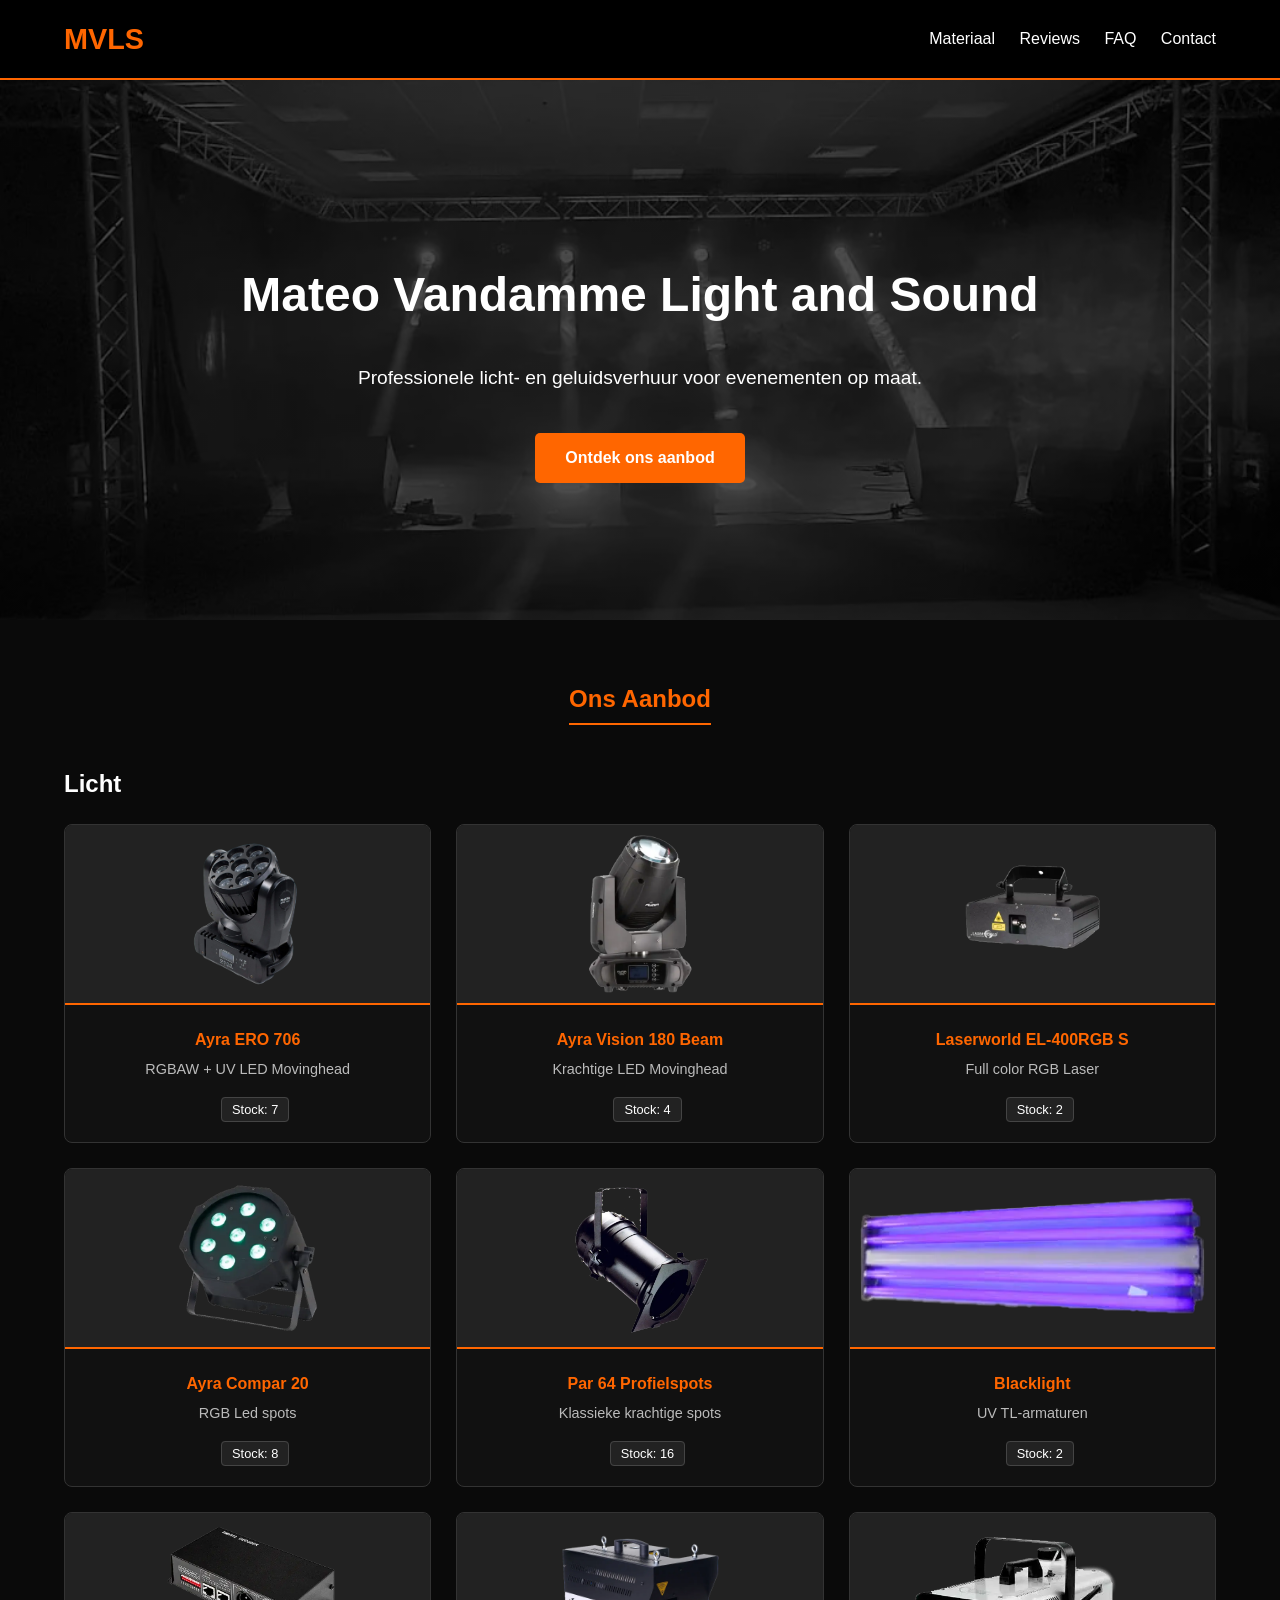
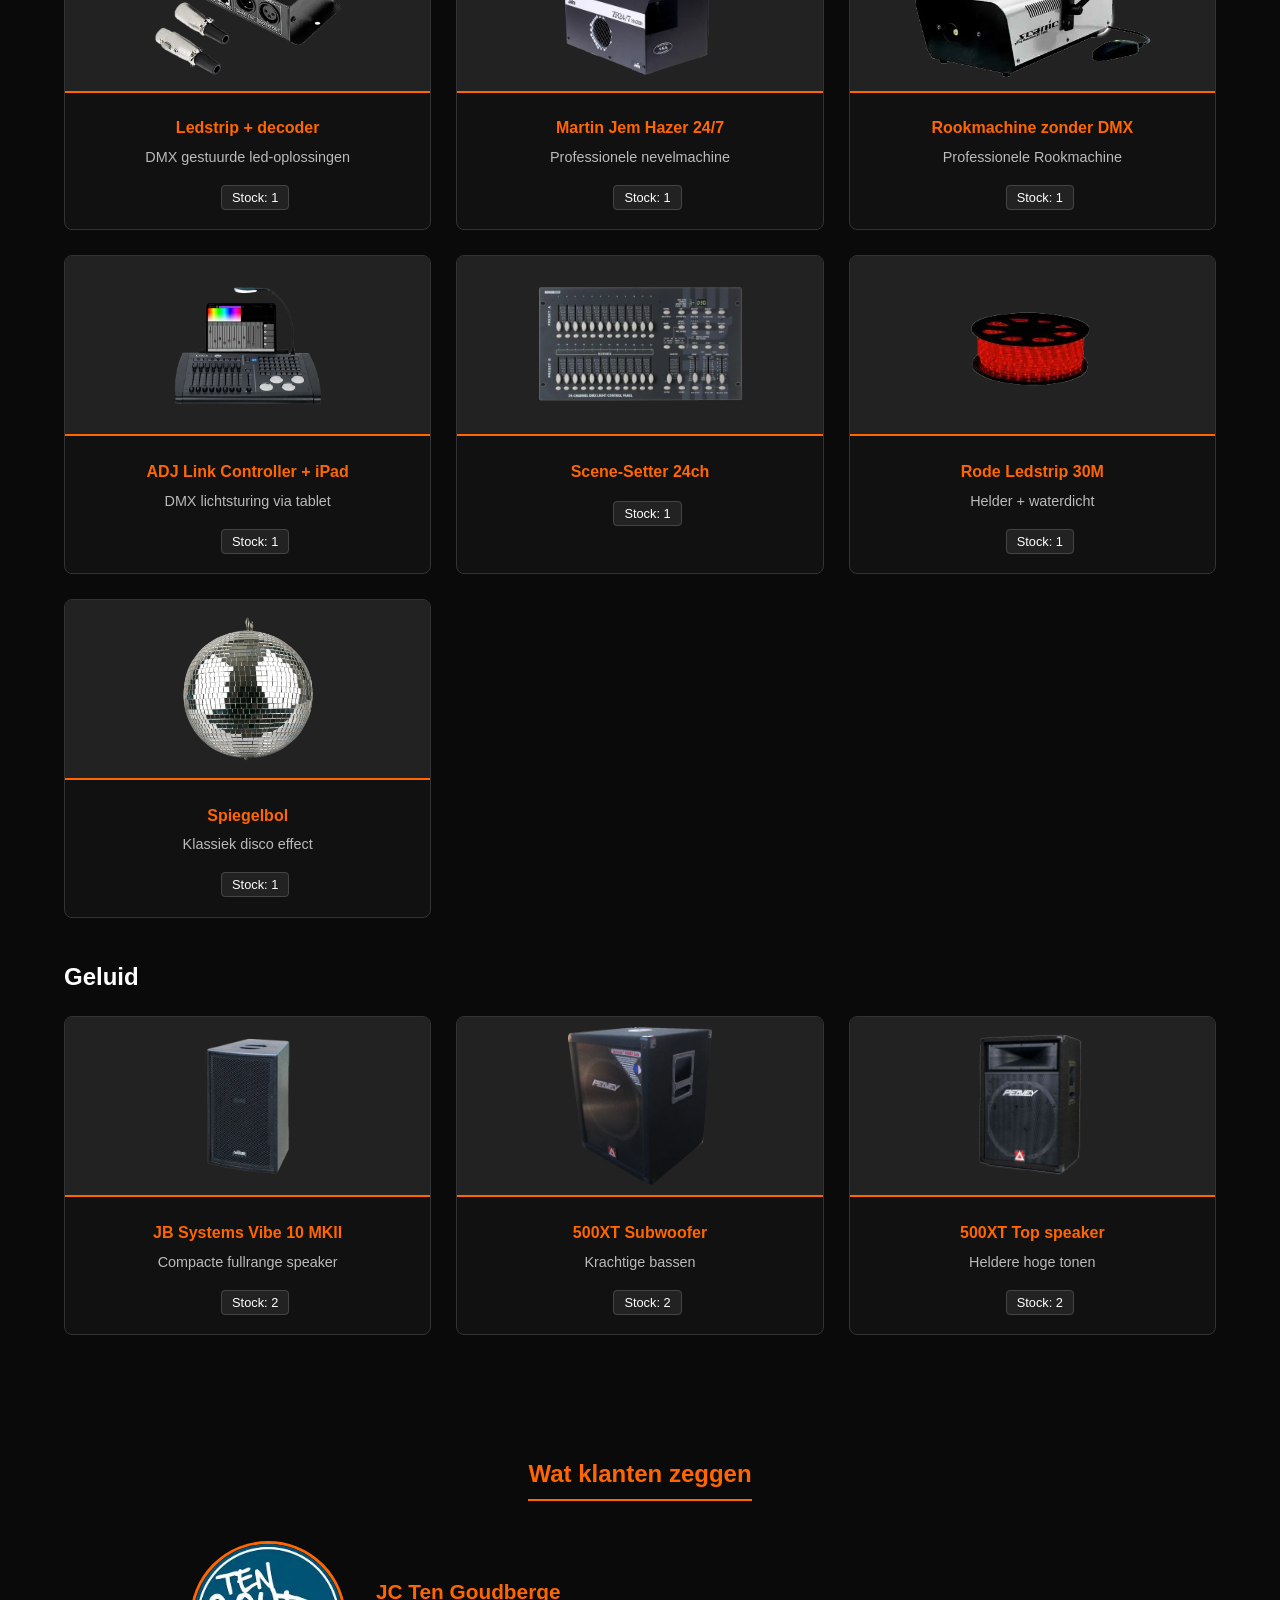
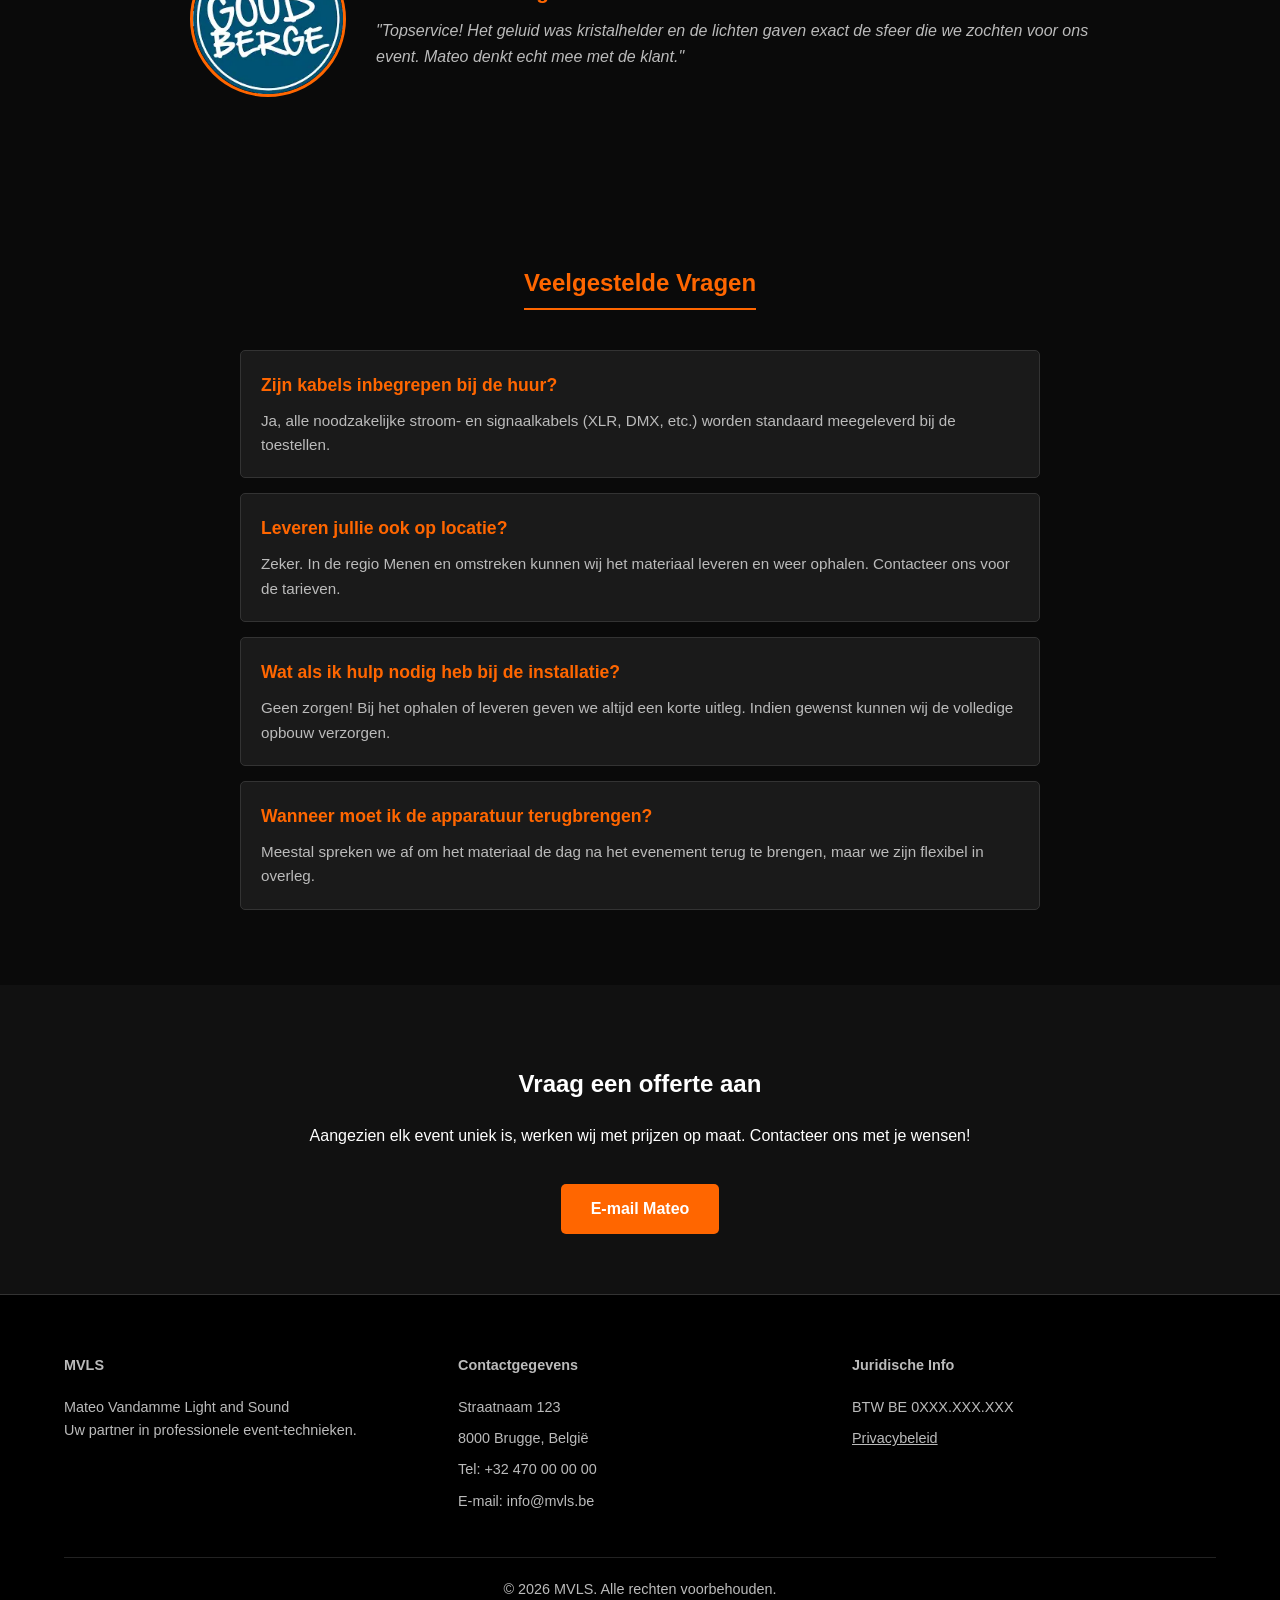
==== index.html @ 5bc585c7 "Add files via upload" ====
<!DOCTYPE html>
<html lang="nl">

<head>
    <meta charset="UTF-8">
    <meta name="viewport" content="width=device-width, initial-scale=1.0">
    <meta name="description"
        content="MVLS - Mateo Vandamme Light and Sound biedt professionele licht- en geluidsverhuur voor evenementen.">
    <meta name="author" content="Depoortere Lucas">
    <title>MVLS | Mateo Vandamme Light and Sound</title>
    <link rel="stylesheet" href="style.css">
</head>

<body>

    <header>
        <a href="#" class="logo">MVLS</a>
        <nav>
            <a href="#materiaal">Materiaal</a>
            <a href="#reviews">Reviews</a>
            <a href="#faq">FAQ</a>
            <a href="#contact">Contact</a>
        </nav>
    </header>

    <section class="hero">
        <h1>Mateo Vandamme Light and Sound</h1>
        <p>Professionele licht- en geluidsverhuur voor evenementen op maat.</p>
        <a href="#materiaal" class="btn-cta">Ontdek ons aanbod</a>
    </section>

    <section id="materiaal">
        <h1 class="section-title">Ons Aanbod</h1>

        <div class="category">
            <h2>Licht</h2>
            <div class="grid">
                <div class="card">
                    <img src="images/Ayra ERO 706.webp" alt="Ayra ERO 706">
                    <h4>Ayra ERO 706</h4>
                    <p>RGBAW + UV LED Movinghead</p>
                    <span>Stock: 7</span>
                </div>
                <div class="card">
                    <img src="images/Ayra Vision 180 Beam.webp" alt="Ayra Vision 180">
                    <h4>Ayra Vision 180 Beam</h4>
                    <p>Krachtige LED Movinghead</p>
                    <span>Stock: 4</span>
                </div>
                <div class="card">
                    <img src="images/Laserworld_EL-400RGBS.webp" alt="Laserworld EL-400RGB">
                    <h4>Laserworld EL-400RGB S</h4>
                    <p>Full color RGB Laser</p>
                    <span>Stock: 2</span>
                </div>
                <div class="card">
                    <img src="images/ayra compar 20.webp" alt="Ayra Compar 20">
                    <h4>Ayra Compar 20</h4>
                    <p>RGB Led spots</p>
                    <span>Stock: 8</span>
                </div>
                <div class="card">
                    <img src="images/PAR64.webp" alt="Par 64">
                    <h4>Par 64 Profielspots</h4>
                    <p>Klassieke krachtige spots</p>
                    <span>Stock: 16</span>
                </div>
                <div class="card">
                    <img src="images/Blacklight.webp" alt="Blacklight">
                    <h4>Blacklight</h4>
                    <p>UV TL-armaturen</p>
                    <span>Stock: 2</span>
                </div>
                <div class="card">
                    <img src="images/DMX Decoder.webp" alt="DMX Decoder">
                    <h4>Ledstrip + decoder</h4>
                    <p>DMX gestuurde led-oplossingen</p>
                    <span>Stock: 1</span>
                </div>
                <div class="card">
                    <img src="images/Martin Jem 2477.webp" alt="Martin Jem 24/7">
                    <h4>Martin Jem Hazer 24/7</h4>
                    <p>Professionele nevelmachine</p>
                    <span>Stock: 1</span>
                </div>
                <div class="card">
                    <img src="images/ZF-1000.webp" alt="ZF-1000">
                    <h4>Rookmachine zonder DMX</h4>
                    <p>Professionele Rookmachine</p>
                    <span>Stock: 1</span>
                </div>
                <div class="card">
                    <img src="images/ADJ_Link_Controller.webp" alt="ADJ Link Controller">
                    <h4>ADJ Link Controller + iPad</h4>
                    <p>DMX lichtsturing via tablet</p>
                    <span>Stock: 1</span>
                </div>
                <div class="card">
                    <img src="images/vdpc146_front.webp" alt="Scene-Setter 24ch">
                    <h4>Scene-Setter 24ch</h4>
                    <p></p>
                    <span>Stock: 1</span>
                </div>
                <div class="card">
                    <img src="images/TubeLight.webp" alt="Tube Light">
                    <h4>Rode Ledstrip 30M</h4>
                    <p>Helder + waterdicht</p>
                    <span>Stock: 1</span>
                </div>
                <div class="card">
                    <img src="images/spiegelbol.webp" alt="spiegelbol">
                    <h4>Spiegelbol</h4>
                    <p>Klassiek disco effect</p>
                    <span>Stock: 1</span>
                </div>
            </div>
        </div>

        <div class="category" style="margin-top: 40px;">
            <h2>Geluid</h2>
            <div class="grid">
                <div class="card">
                    <img src="images/vibe-10-mkII.webp" alt="JB Systems Vibe 10 MKII">
                    <h4>JB Systems Vibe 10 MKII</h4>
                    <p>Compacte fullrange speaker</p>
                    <span>Stock: 2</span>
                </div>
                <div class="card">
                    <img src="images/500XT_SUB.webp" alt="500XT Subwoofer">
                    <h4>500XT Subwoofer</h4>
                    <p>Krachtige bassen</p>
                    <span>Stock: 2</span>
                </div>
                <div class="card">
                    <img src="images/500XT_TOP.webp" alt="500XT Top speaker">
                    <h4>500XT Top speaker</h4>
                    <p>Heldere hoge tonen</p>
                    <span>Stock: 2</span>
                </div>
            </div>
        </div>
    </section>

    <section id="reviews">
        <h1 class="section-title">Wat klanten zeggen</h1>
        <div class="review-container">
            <div class="review-image">
                <img src="images/JCTG.webp" alt="JCTG">
            </div>
            <div class="review-text">
                <h4>JC Ten Goudberge</h4>
                <p>"Topservice! Het geluid was kristalhelder en de lichten gaven exact de sfeer die we zochten voor ons
                    event. Mateo denkt echt mee met de klant."</p>
            </div>
        </div>
    </section>

    <section id="faq">
        <h1 class="section-title">Veelgestelde Vragen</h1>
        <div class="faq-container">
            <div class="faq-item">
                <h4>Zijn kabels inbegrepen bij de huur?</h4>
                <p>Ja, alle noodzakelijke stroom- en signaalkabels (XLR, DMX, etc.) worden standaard meegeleverd bij de
                    toestellen.</p>
            </div>
            <div class="faq-item">
                <h4>Leveren jullie ook op locatie?</h4>
                <p>Zeker. In de regio Menen en omstreken kunnen wij het materiaal leveren en weer ophalen. Contacteer
                    ons voor de tarieven.</p>
            </div>
            <div class="faq-item">
                <h4>Wat als ik hulp nodig heb bij de installatie?</h4>
                <p>Geen zorgen! Bij het ophalen of leveren geven we altijd een korte uitleg. Indien gewenst kunnen wij
                    de volledige opbouw verzorgen.</p>
            </div>
            <div class="faq-item">
                <h4>Wanneer moet ik de apparatuur terugbrengen?</h4>
                <p>Meestal spreken we af om het materiaal de dag na het evenement terug te brengen, maar we zijn
                    flexibel in overleg.</p>
            </div>
        </div>
    </section>

    <section id="contact" style="background-color: #111; text-align: center;">
        <h2>Vraag een offerte aan</h2>
        <p>Aangezien elk event uniek is, werken wij met prijzen op maat. Contacteer ons met je wensen!</p>
        <a href="mailto:info@mvls.be" class="btn-cta">E-mail Mateo</a>
    </section>

    <footer>
        <div class="footer-grid">
            <div>
                <h4>MVLS</h4>
                <p>Mateo Vandamme Light and Sound<br>
                    Uw partner in professionele event-technieken.</p>
            </div>
            <div>
                <h4>Contactgegevens</h4>
                <ul>
                    <li>Straatnaam 123</li>
                    <li>8000 Brugge, België</li>
                    <li>Tel: +32 470 00 00 00</li>
                    <li>E-mail: info@mvls.be</li>
                </ul>
            </div>
            <div>
                <h4>Juridische Info</h4>
                <ul>
                    <li>BTW BE 0XXX.XXX.XXX</li>
                    <li><a href="#" style="color: #bbb;">Privacybeleid</a></li>
                </ul>
            </div>
        </div>
        <div class="footer-bottom">
            &copy; 2026 MVLS. Alle rechten voorbehouden.
        </div>
    </footer>

</body>

</html>
---- style.css ----
/* Kleurenpalet & Basis */
:root {
    --primary-orange: #ff6600;
    --deep-black: #0a0a0a;
    --light-grey: #f4f4f4;
    --text-white: #ffffff;
}

body {
    font-family: 'Segoe UI', Tahoma, Geneva, Verdana, sans-serif;
    margin: 0;
    background-color: var(--deep-black);
    color: var(--text-white);
    line-height: 1.6;
}

/* Navigatie */
header {
    background-color: #000;
    padding: 1rem 5%;
    display: flex;
    justify-content: space-between;
    align-items: center;
    border-bottom: 2px solid var(--primary-orange);
    position: sticky;
    top: 0;
    z-index: 1000;
}

.logo {
    font-size: 1.8rem;
    font-weight: bold;
    color: var(--primary-orange);
    text-decoration: none;
}

nav a {
    color: var(--text-white);
    text-decoration: none;
    margin-left: 20px;
    font-weight: 500;
    transition: color 0.3s;
}

nav a:hover {
    color: var(--primary-orange);
}

/* Hero Sectie */
.hero {
    height: 60vh;
    display: flex;
    flex-direction: column;
    justify-content: center;
    align-items: center;
    text-align: center;
    background: linear-gradient(rgba(0, 0, 0, 0.7), rgba(0, 0, 0, 0.7)), url('images/JCGrooves.webp') no-repeat center/cover;
    padding: 0 20px;
}

.hero h1 {
    font-size: 3rem;
    margin-bottom: 10px;
}

.hero p {
    font-size: 1.2rem;
    max-width: 600px;
}

.btn-cta {
    background-color: var(--primary-orange);
    color: white;
    padding: 12px 30px;
    text-decoration: none;
    border-radius: 5px;
    font-weight: bold;
    margin-top: 20px;
    transition: transform 0.2s;
    display: inline-block;
}

.btn-cta:hover {
    transform: scale(1.05);
}

/* Algemene Sectie Styles */
section {
    padding: 60px 5%;
}

.section-title {
    color: var(--primary-orange);
    display: block;
    /* Maak er een blok van over de volle breedte */
    width: fit-content;
    /* Zorg dat het kader (en de streep) stopt na de tekst */
    margin: 0 auto 40px auto;
    /* De 'auto' op links en rechts duwt de titel naar het midden */
    text-align: center;
    border-bottom: 2px solid var(--primary-orange);
    padding-bottom: 5px;
}

.category h1 {
    text-align: center;
    /* Centreert 'Licht' en 'Geluid' titels */
    margin-bottom: 30px;
}

/* Materiaal Grid & Cards */
.grid {
    display: grid;
    grid-template-columns: repeat(auto-fit, minmax(280px, 1fr));
    gap: 25px;
    margin-top: 20px;
}

.card {
    background: #111;
    border: 1px solid #333;
    border-radius: 8px;
    overflow: hidden;
    padding-bottom: 20px;
    text-align: center;
    transition: transform 0.3s, border-color 0.3s;
}

.card:hover {
    transform: translateY(-5px);
    border-color: var(--primary-orange);
}

.card img {
    width: 100%;
    height: 180px;
    object-fit: contain;
    padding: 10px;
    box-sizing: border-box;
    border-bottom: 2px solid var(--primary-orange);
    background-color: #222;
}

.card h4 {
    margin: 15px 15px 5px;
    color: var(--primary-orange);
}

.card p {
    margin: 0 15px 15px;
    font-size: 0.9rem;
    color: #bbb;
}

.card span {
    margin-left: 15px;
    font-size: 0.8rem;
    background: #222;
    padding: 4px 10px;
    border-radius: 4px;
    border: 1px solid #444;
}

/* Reviews Sectie */
#reviews {
    background-color: var(--deep-black);
}

.review-container {
    display: flex;
    align-items: center;
    max-width: 900px;
    margin: 0 auto 40px auto;
    gap: 30px;
}

.review-container.reverse {
    flex-direction: row-reverse;
}

.review-image {
    flex: 0 0 150px;
}

.review-image img {
    width: 150px;
    height: 150px;
    border-radius: 50%;
    object-fit: cover;
    border: 3px solid var(--primary-orange);
}

.review-text {
    flex: 1;
}

.review-text h4 {
    color: var(--primary-orange);
    margin: 0 0 10px 0;
    font-size: 1.3rem;
}

.review-text p {
    font-style: italic;
    color: #bbb;
    margin: 0;
}

/* FAQ Sectie */
.faq-container {
    max-width: 800px;
    margin: 0 auto;
}

.faq-item {
    background: #1a1a1a;
    border: 1px solid #333;
    padding: 20px;
    margin-bottom: 15px;
    border-radius: 5px;
    transition: border-color 0.3s;
}

.faq-item:hover {
    border-color: var(--primary-orange);
}

.faq-item h4 {
    color: var(--primary-orange);
    margin: 0 0 10px 0;
    font-size: 1.1rem;
}

.faq-item p {
    margin: 0;
    color: #bbb;
    font-size: 0.95rem;
}

/* Footer */
footer {
    background-color: #000;
    padding: 40px 5% 20px;
    border-top: 1px solid #333;
    font-size: 0.9rem;
    color: #bbb;
}

.footer-grid {
    display: grid;
    grid-template-columns: repeat(auto-fit, minmax(200px, 1fr));
    gap: 30px;
    margin-bottom: 30px;
}

.footer-bottom {
    text-align: center;
    border-top: 1px solid #222;
    padding-top: 20px;
}

.footer h4 {
    color: var(--primary-orange);
    margin-bottom: 15px;
}

ul {
    list-style: none;
    padding: 0;
}

li {
    margin-bottom: 8px;
}

/* Mobiele Responsiviteit */
@media (max-width: 600px) {

    .review-container,
    .review-container.reverse {
        flex-direction: column;
        text-align: center;
    }

    .review-image {
        margin-bottom: 15px;
    }
}
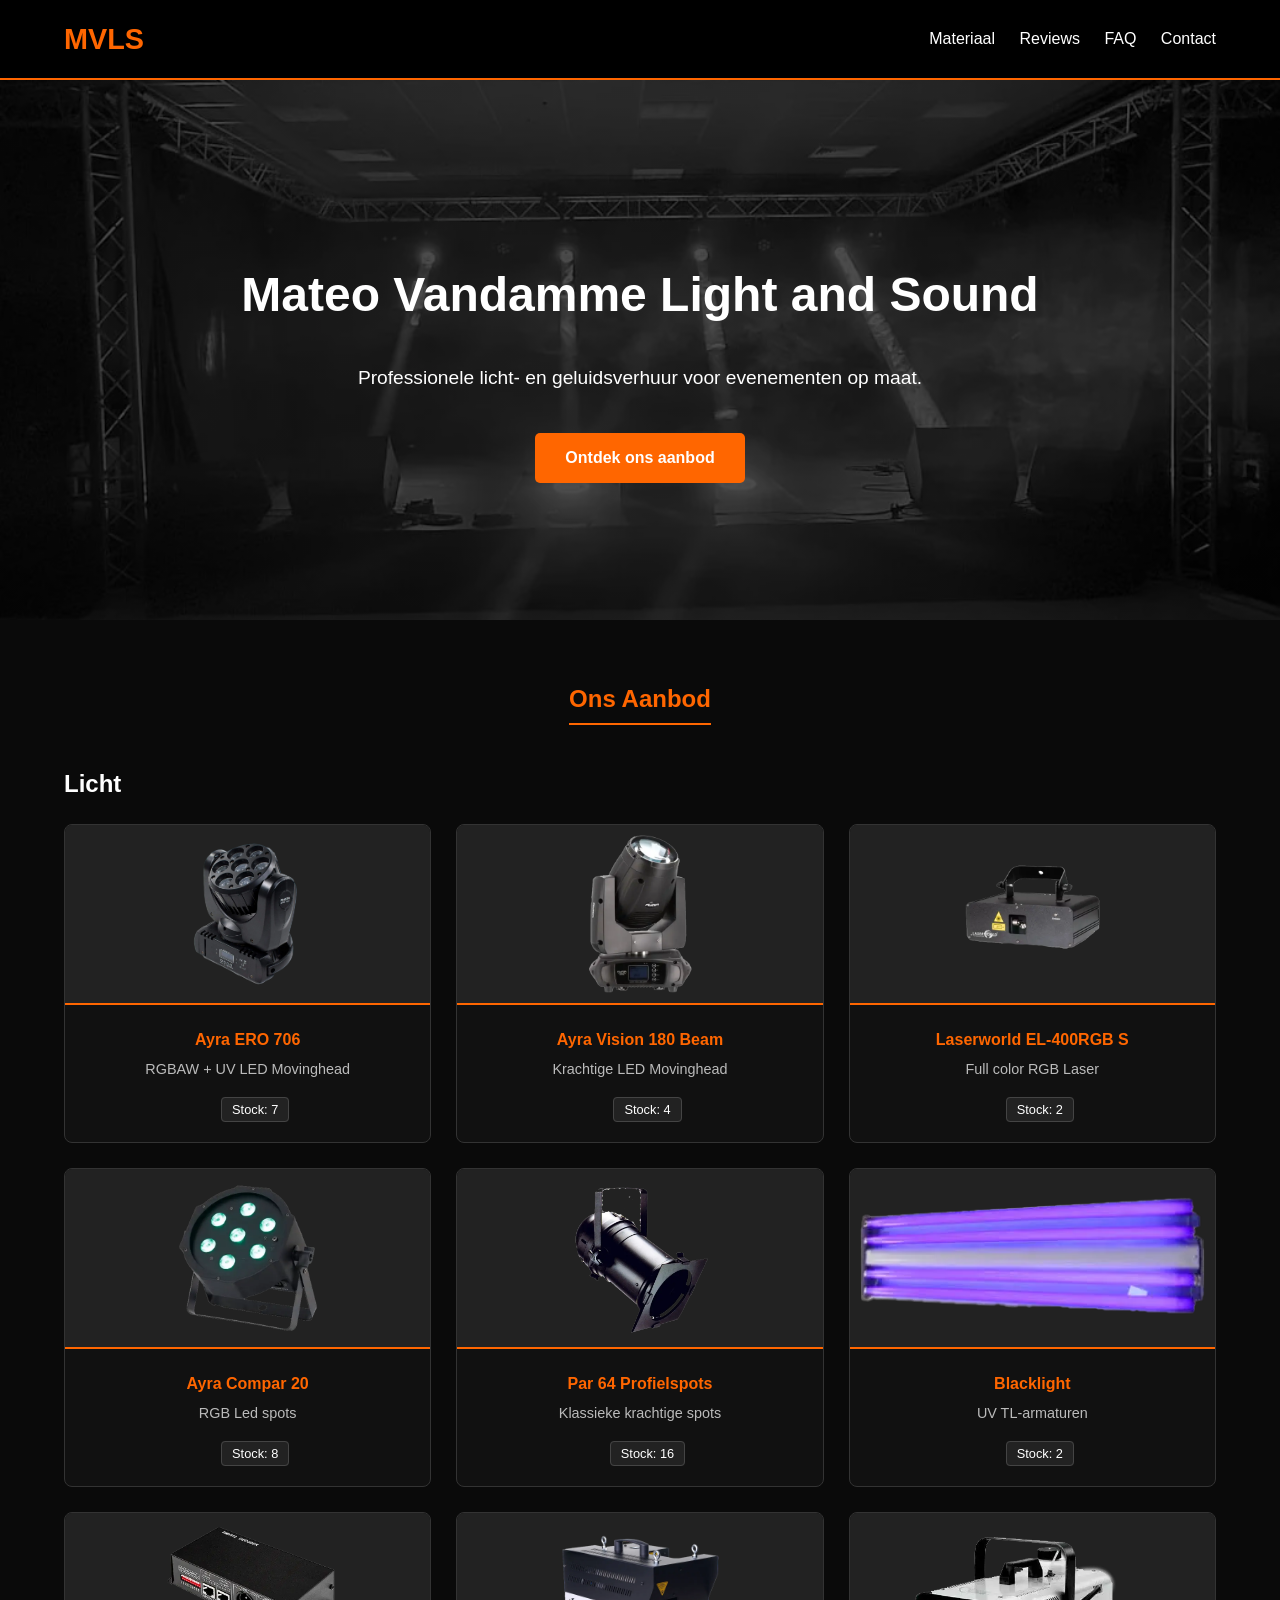
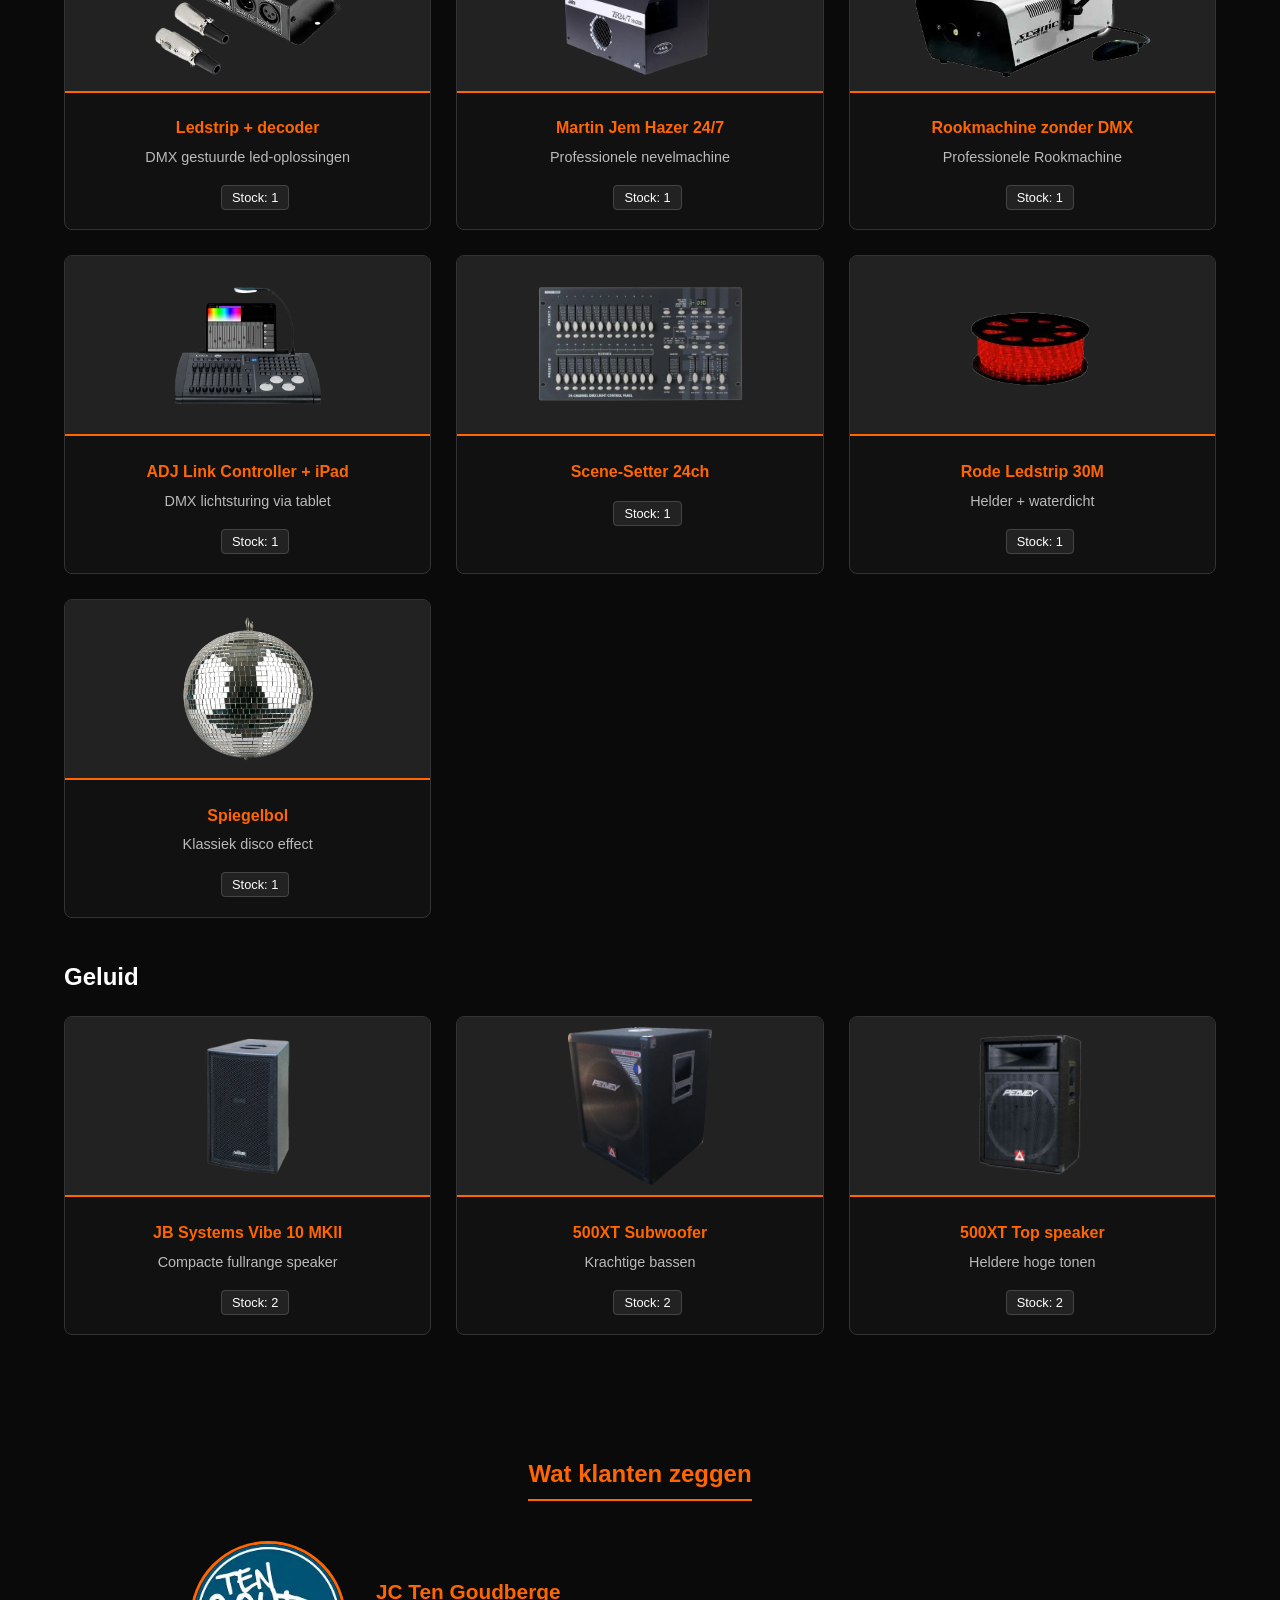
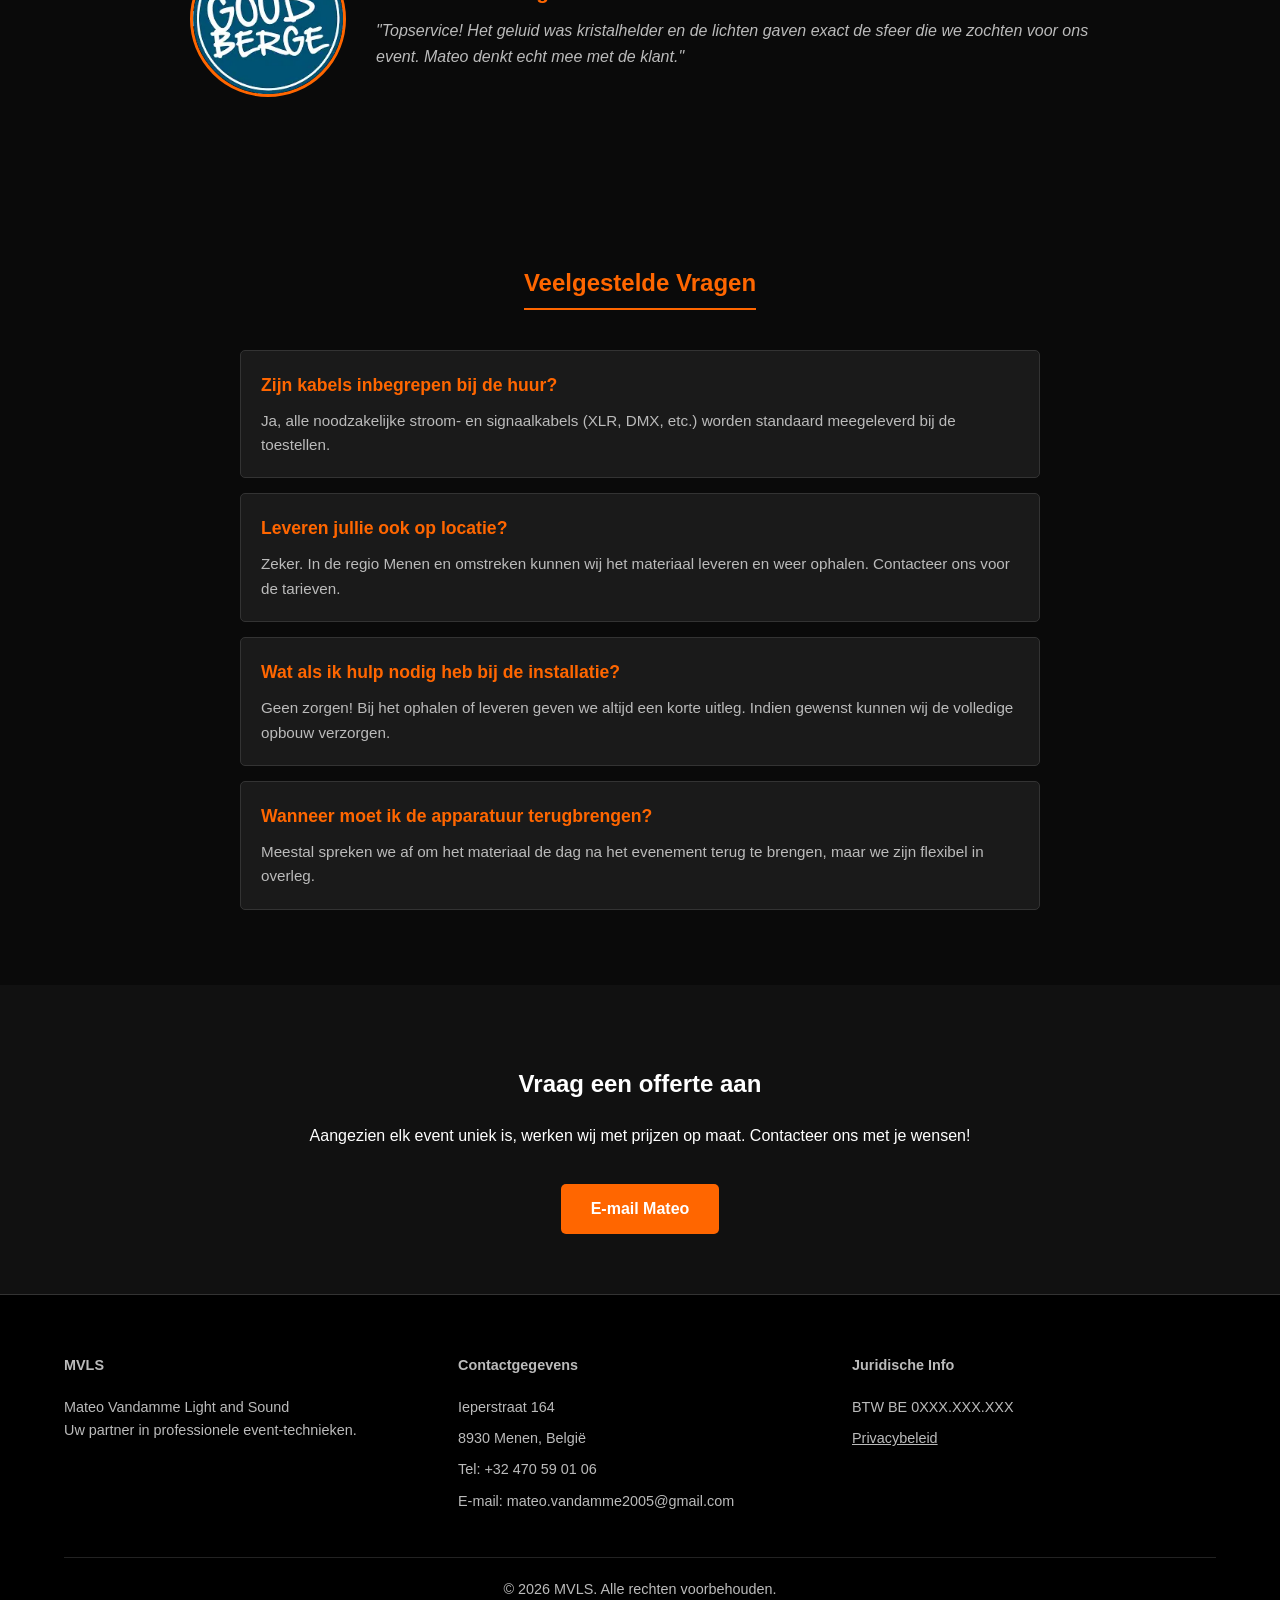
==== commit 1d36de24: "Update index.html" ====
--- a/index.html
+++ b/index.html
@@ -197,10 +197,10 @@
             <div>
                 <h4>Contactgegevens</h4>
                 <ul>
-                    <li>Straatnaam 123</li>
-                    <li>8000 Brugge, België</li>
-                    <li>Tel: +32 470 00 00 00</li>
-                    <li>E-mail: info@mvls.be</li>
+                    <li>Ieperstraat 164</li>
+                    <li>8930 Menen, België</li>
+                    <li>Tel: +32 470 59 01 06</li>
+                    <li>E-mail: mateo.vandamme2005@gmail.com</li>
                 </ul>
             </div>
             <div>
@@ -218,4 +218,4 @@
 
 </body>
 
-</html>+</html>
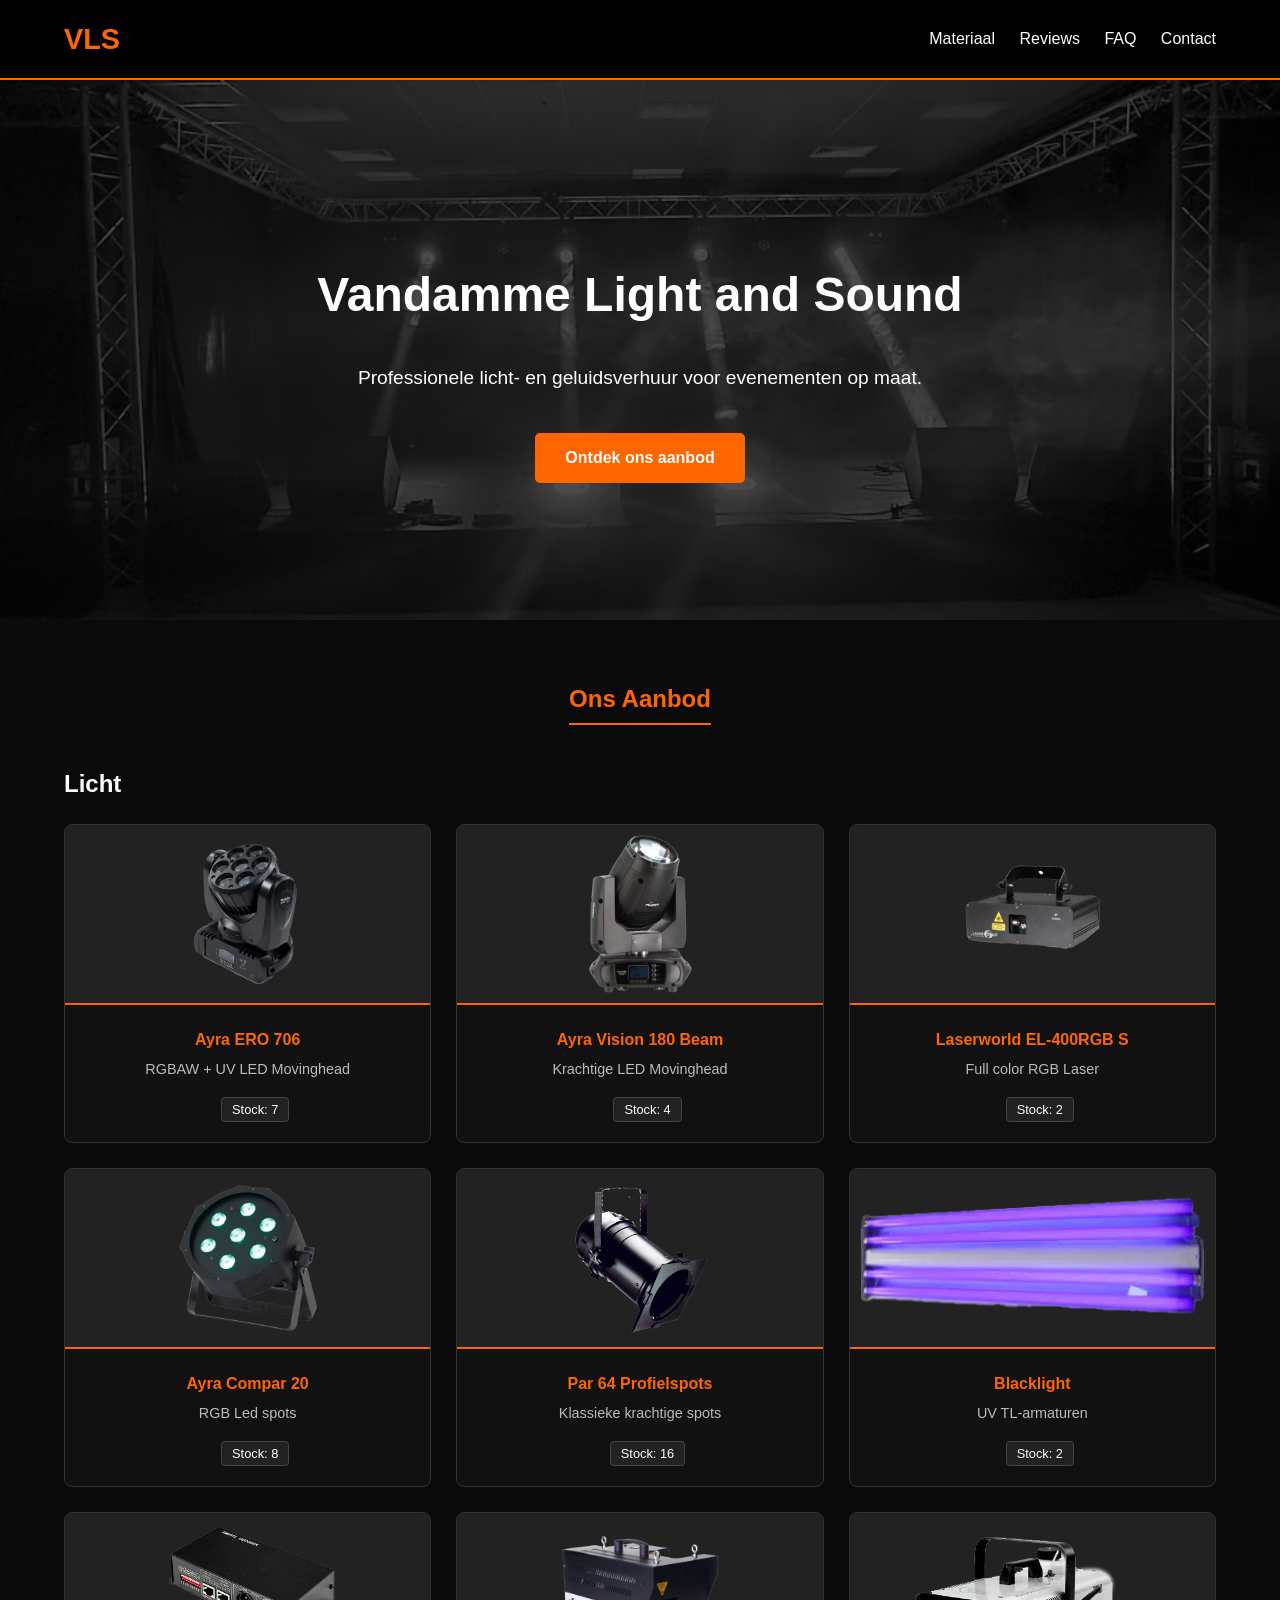
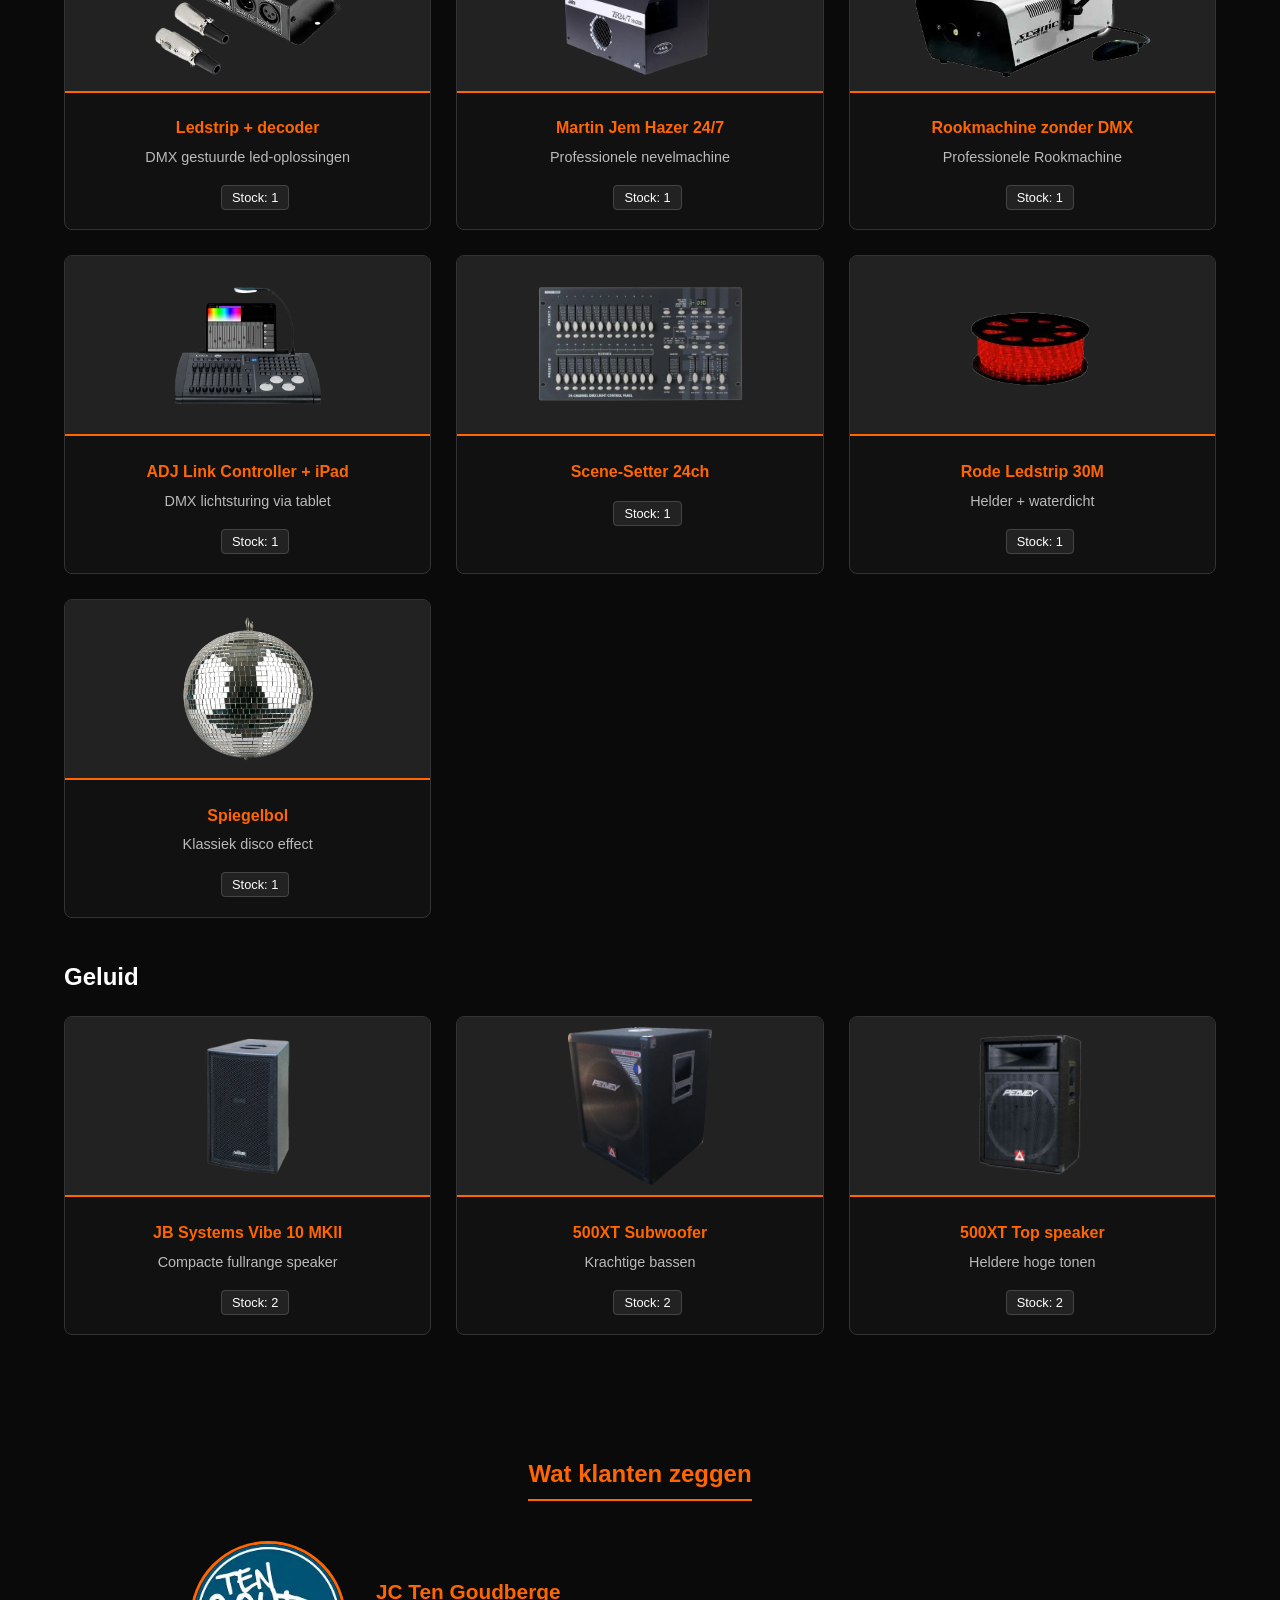
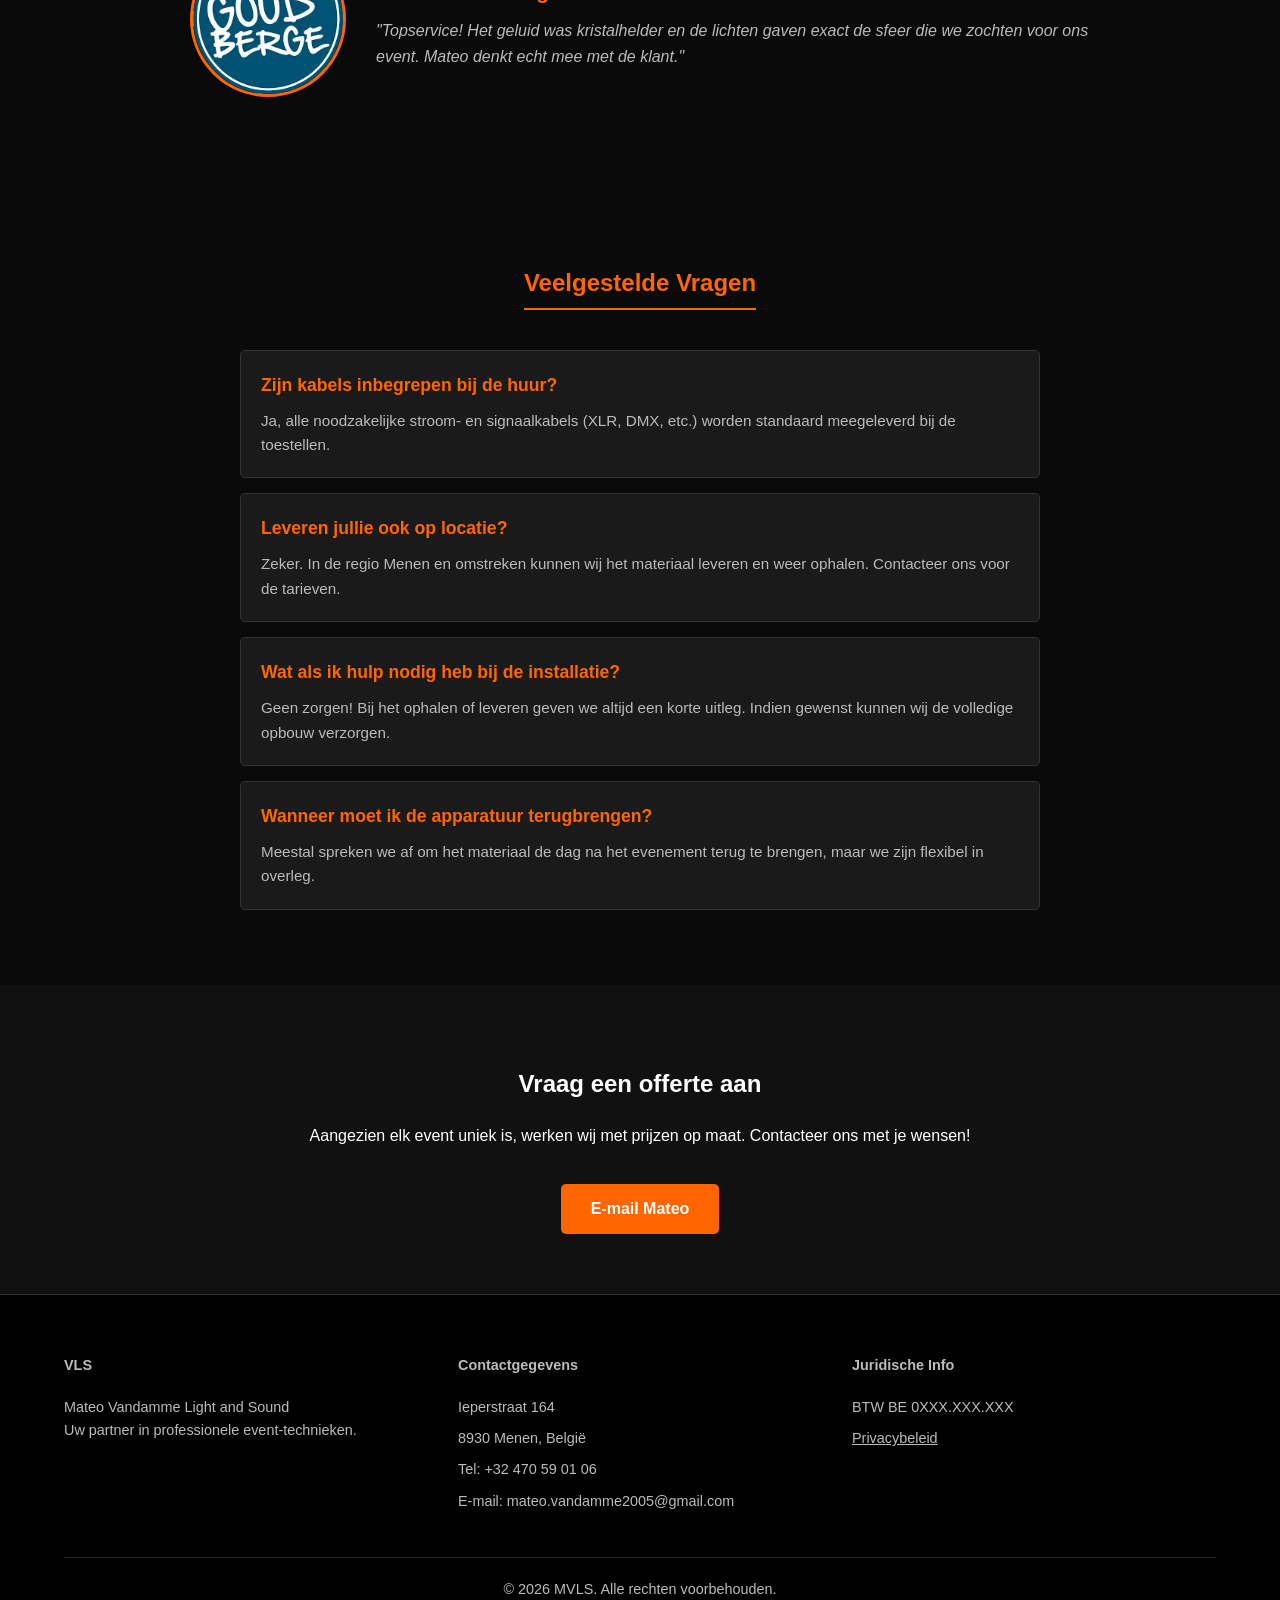
==== commit 511a07bc: "Update index.html" ====
--- a/index.html
+++ b/index.html
@@ -5,16 +5,16 @@
     <meta charset="UTF-8">
     <meta name="viewport" content="width=device-width, initial-scale=1.0">
     <meta name="description"
-        content="MVLS - Mateo Vandamme Light and Sound biedt professionele licht- en geluidsverhuur voor evenementen.">
+        content="VLS - Vandamme Light and Sound biedt professionele licht- en geluidsverhuur voor evenementen.">
     <meta name="author" content="Depoortere Lucas">
-    <title>MVLS | Mateo Vandamme Light and Sound</title>
+    <title>VLS | Vandamme Light and Sound</title>
     <link rel="stylesheet" href="style.css">
 </head>
 
 <body>
 
     <header>
-        <a href="#" class="logo">MVLS</a>
+        <a href="#" class="logo">VLS</a>
         <nav>
             <a href="#materiaal">Materiaal</a>
             <a href="#reviews">Reviews</a>
@@ -24,7 +24,7 @@
     </header>
 
     <section class="hero">
-        <h1>Mateo Vandamme Light and Sound</h1>
+        <h1>Vandamme Light and Sound</h1>
         <p>Professionele licht- en geluidsverhuur voor evenementen op maat.</p>
         <a href="#materiaal" class="btn-cta">Ontdek ons aanbod</a>
     </section>
@@ -190,7 +190,7 @@
     <footer>
         <div class="footer-grid">
             <div>
-                <h4>MVLS</h4>
+                <h4>VLS</h4>
                 <p>Mateo Vandamme Light and Sound<br>
                     Uw partner in professionele event-technieken.</p>
             </div>
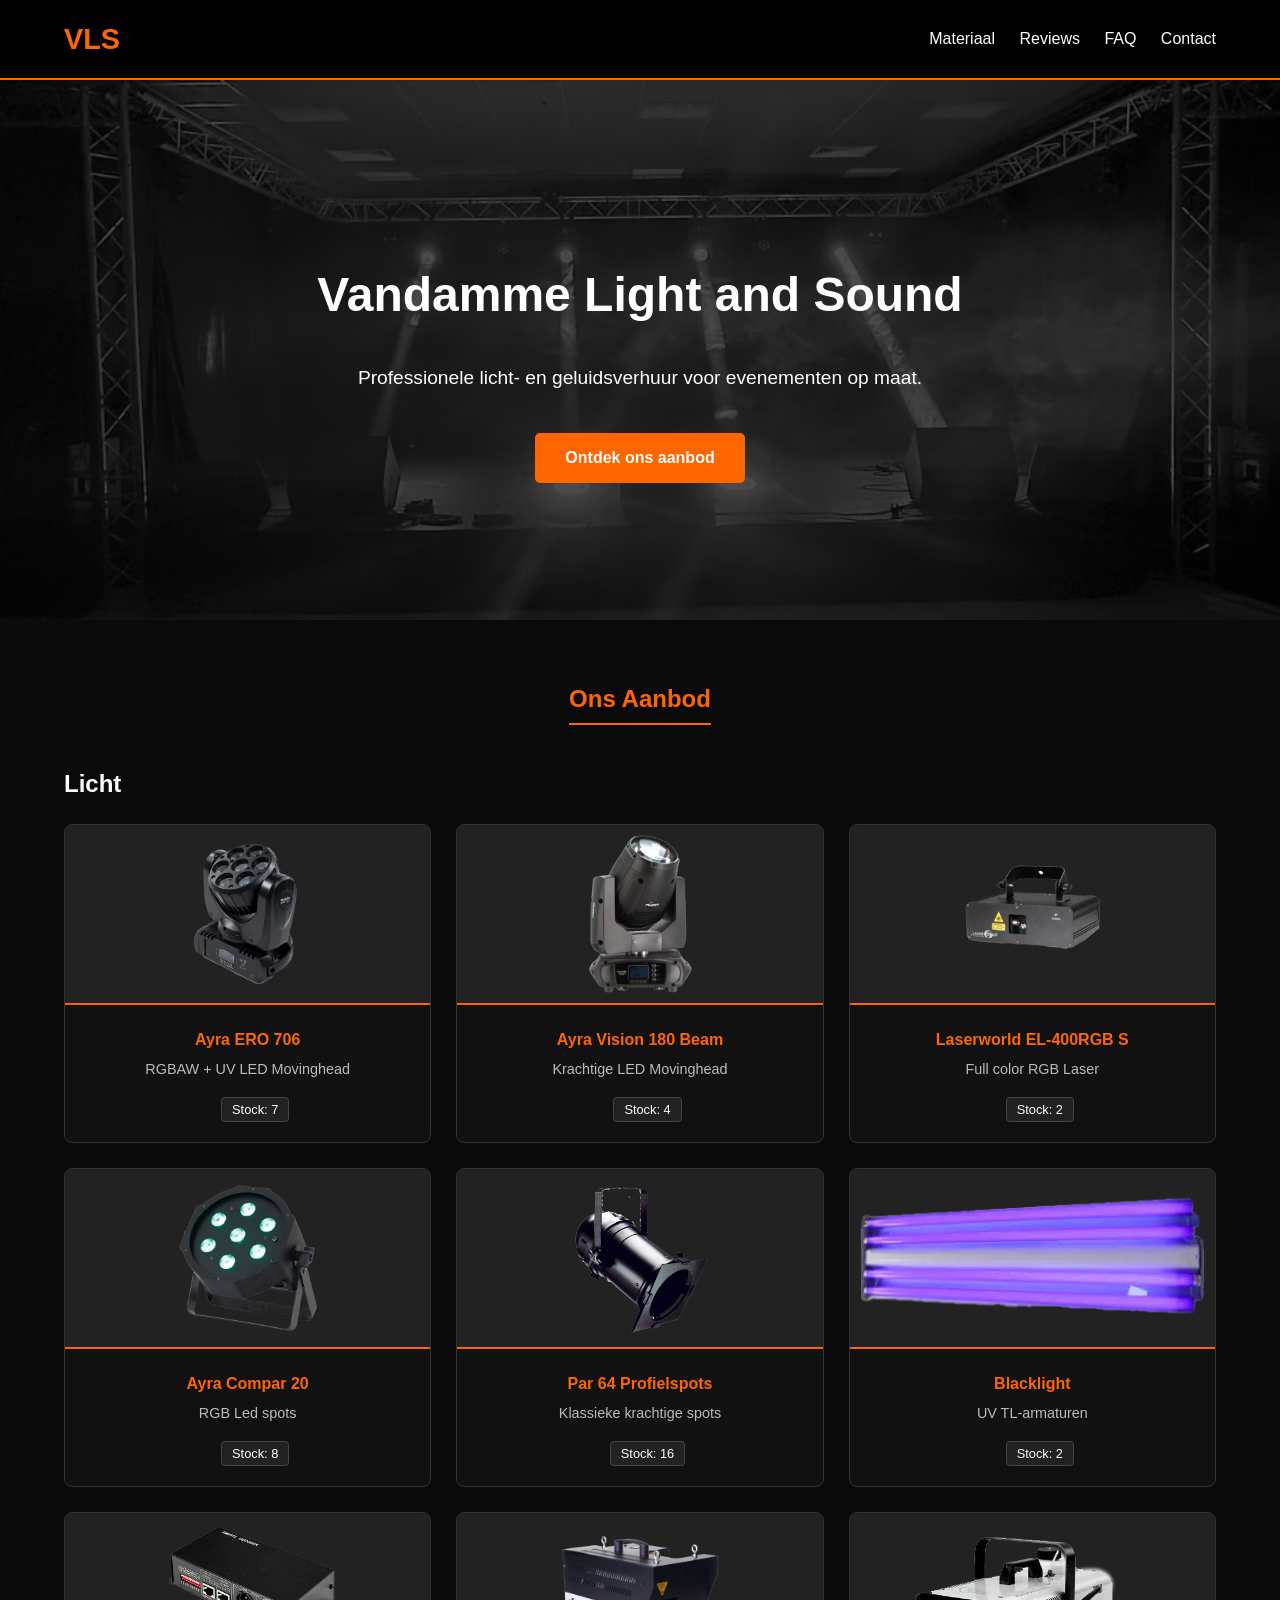
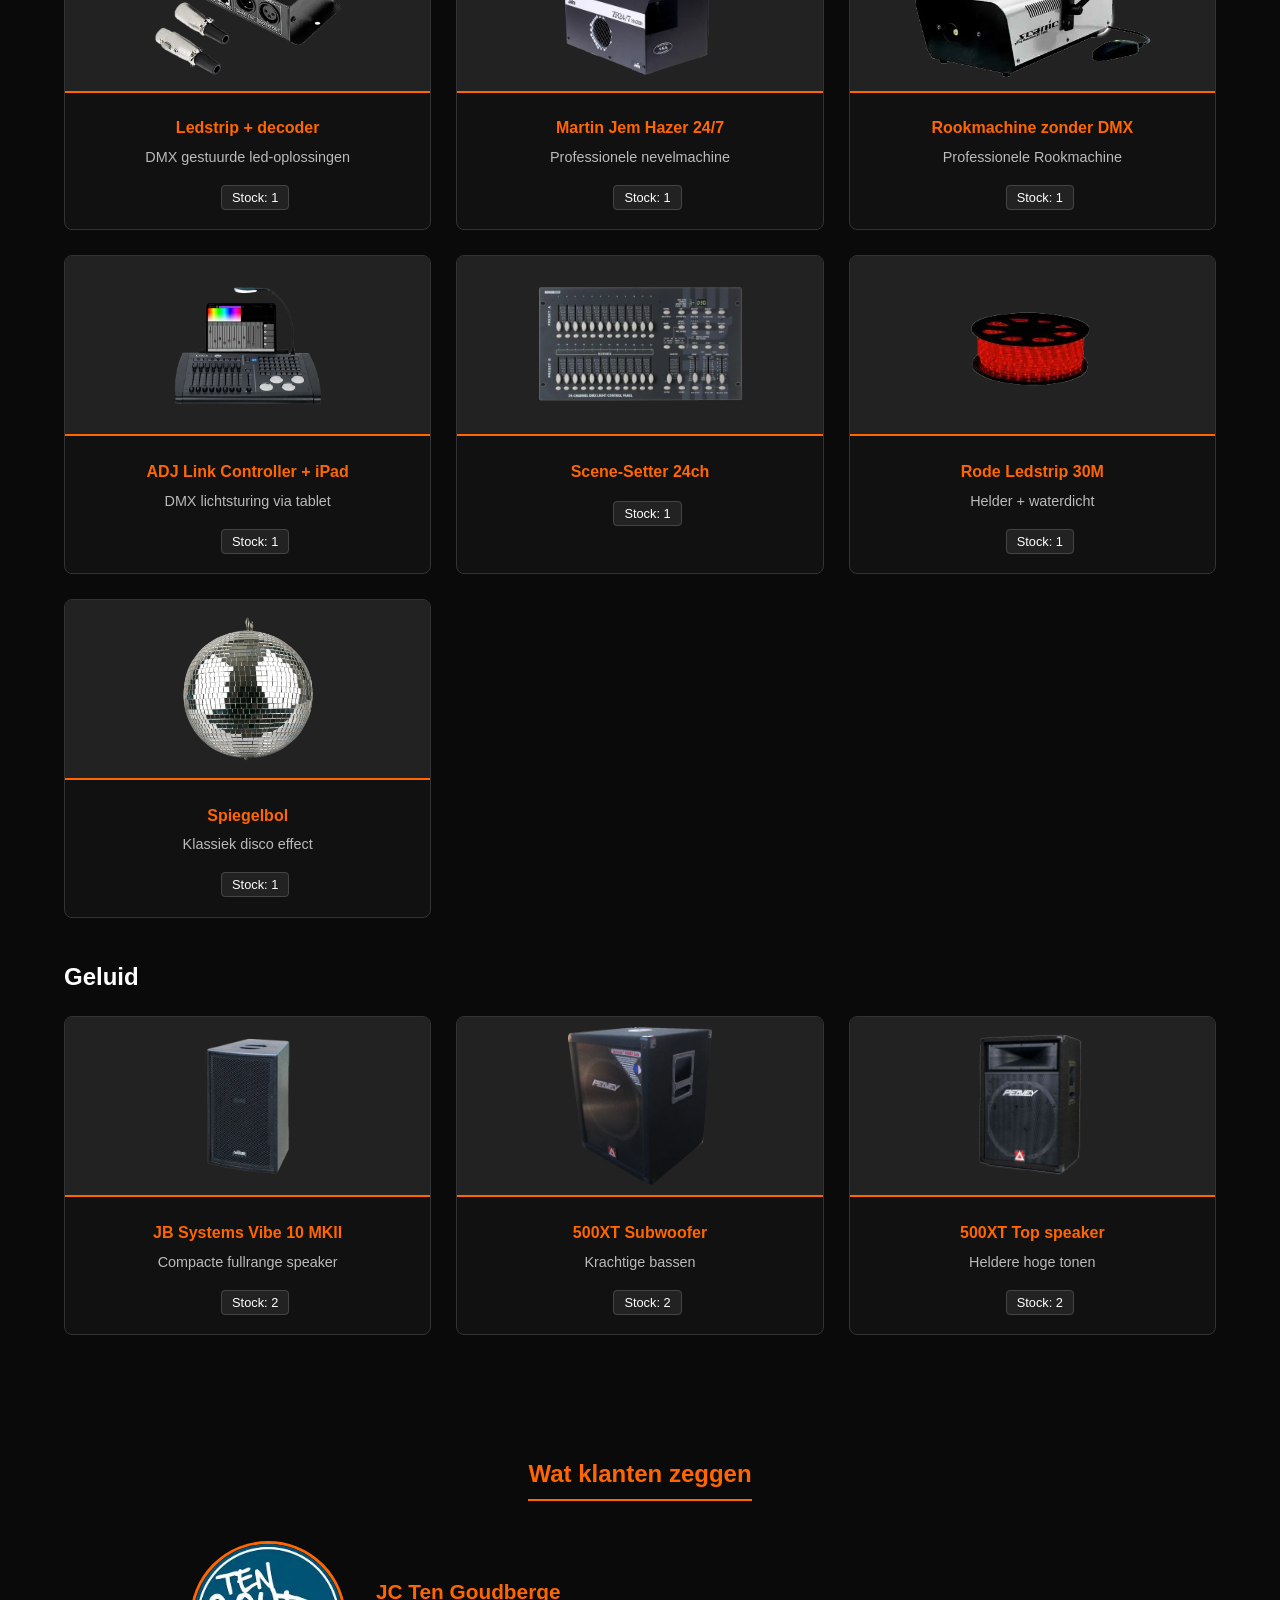
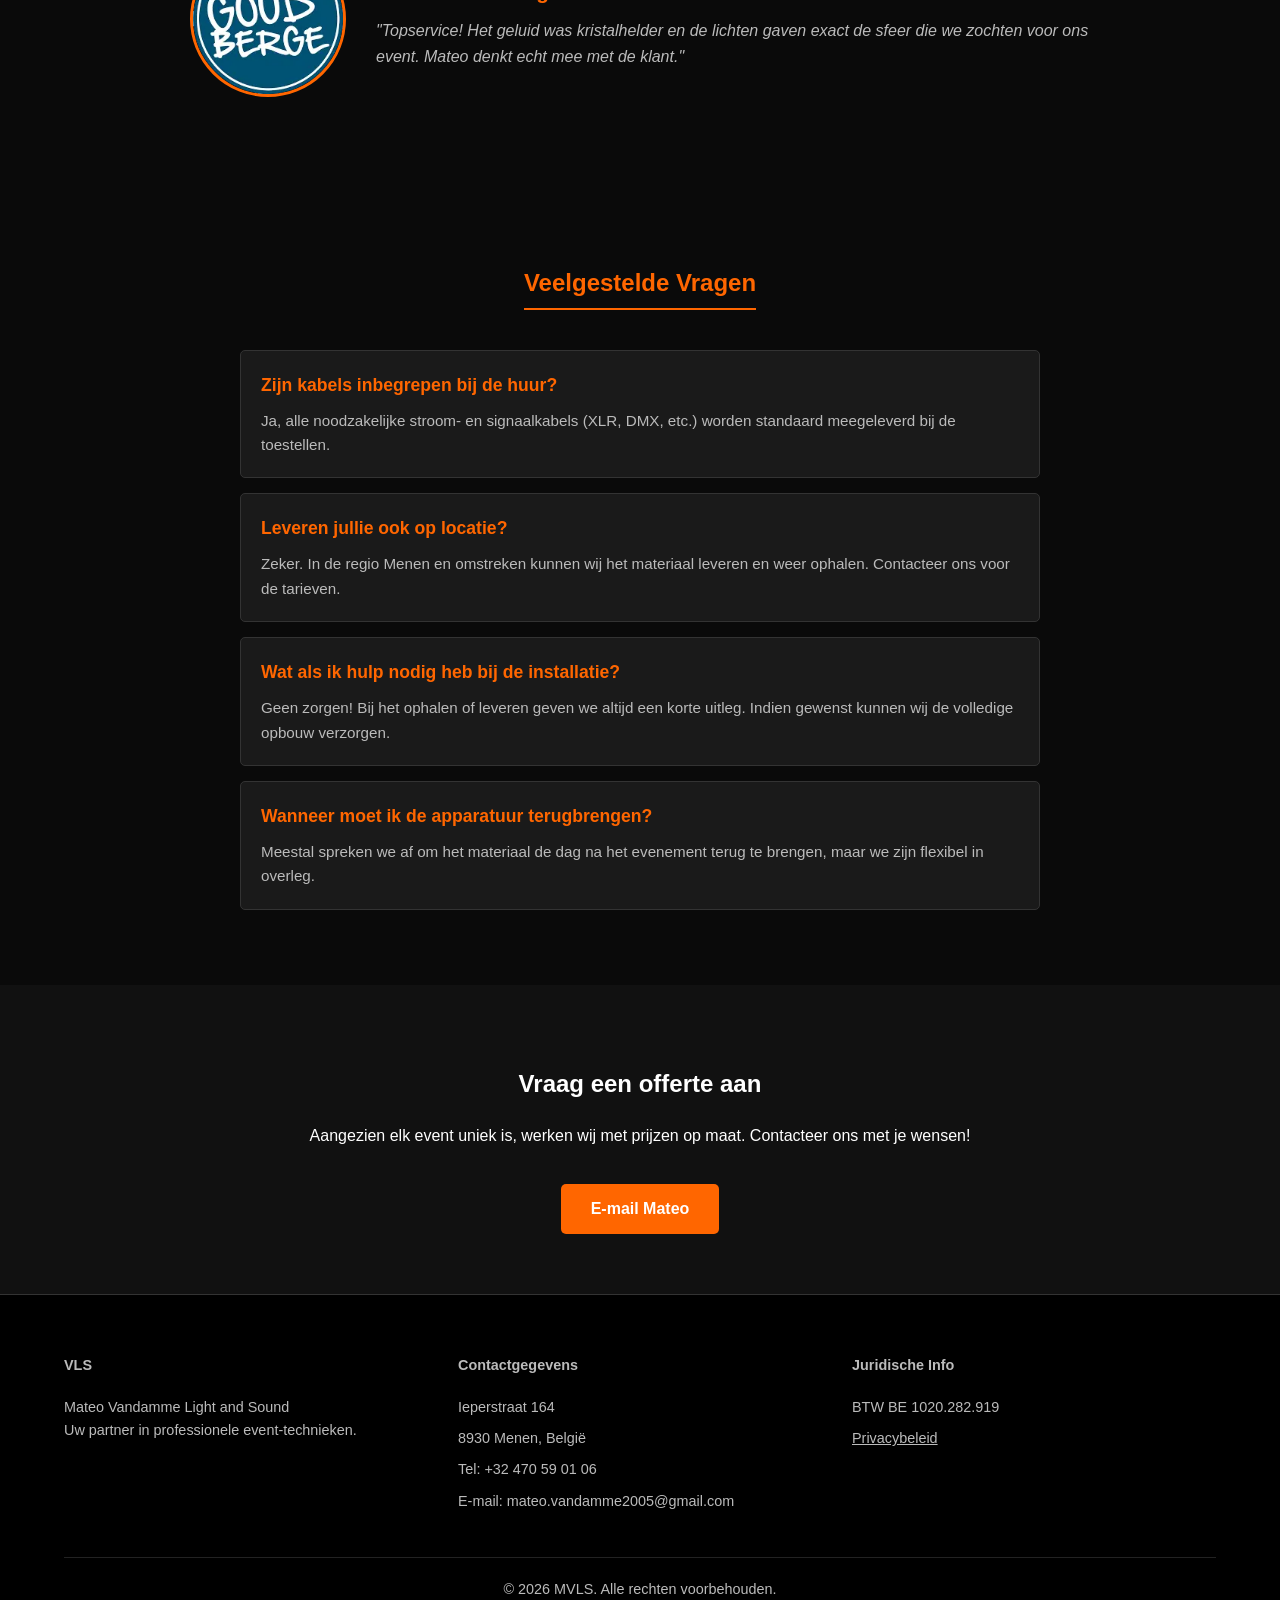
==== commit e4ae6d3b: "Update index.html" ====
--- a/index.html
+++ b/index.html
@@ -206,7 +206,7 @@
             <div>
                 <h4>Juridische Info</h4>
                 <ul>
-                    <li>BTW BE 0XXX.XXX.XXX</li>
+                    <li>BTW BE 1020.282.919</li>
                     <li><a href="#" style="color: #bbb;">Privacybeleid</a></li>
                 </ul>
             </div>
